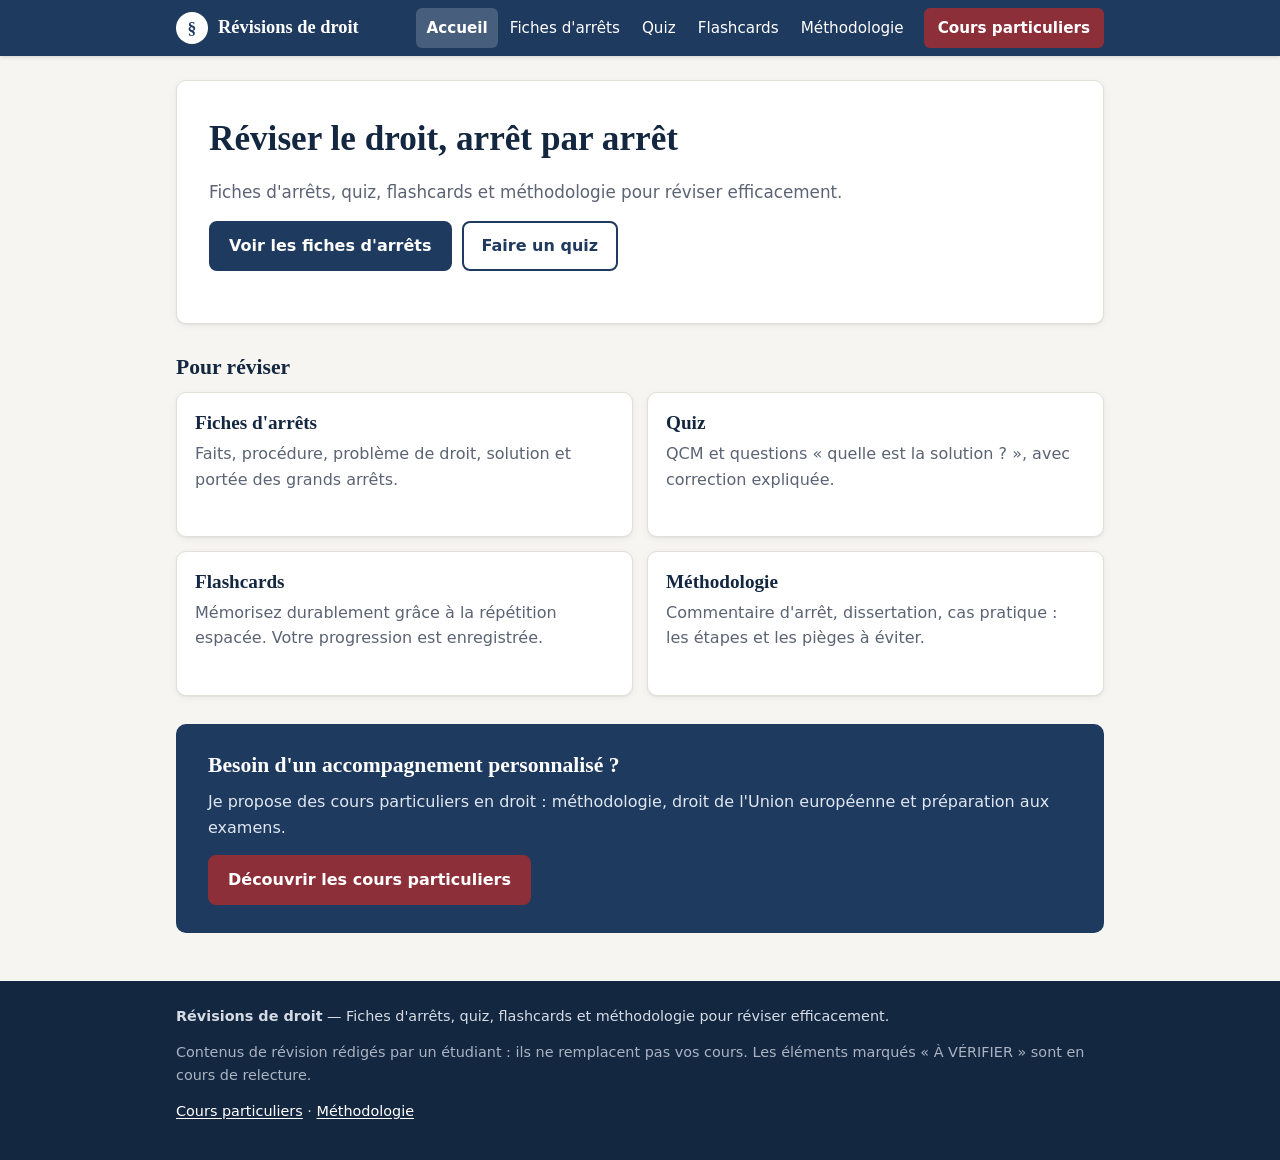
==== index.html @ 0a34cc64 "Étape 1 : socle du site (design mobile, menu, pied de page, accueil) Co-Authored-By: Claude Opus 5.5" ====
<!doctype html>
<html lang="fr">
<head>
  <meta charset="utf-8">
  <meta name="viewport" content="width=device-width, initial-scale=1">
  <title>Accueil — Révisions de droit</title>
  <meta name="description" content="Fiches d'arrêts, quiz, flashcards et méthodologie pour les étudiants en droit. Cours particuliers disponibles.">
  <link rel="icon" href="favicon.svg" type="image/svg+xml">
  <link rel="stylesheet" href="css/style.css">
  <script src="js/commun.js" defer></script>
  <script src="js/accueil.js" defer></script>
</head>
<body data-page="accueil">
  <header id="entete" class="entete"></header>

  <main id="contenu" class="conteneur">
    <section class="accueil-intro">
      <h1>Réviser le droit, arrêt par arrêt</h1>
      <p class="texte-doux" data-slogan>Fiches d'arrêts, quiz, flashcards et méthodologie pour réviser efficacement.</p>
      <div class="groupe-boutons">
        <a class="bouton" href="fiches.html">Voir les fiches d'arrêts</a>
        <a class="bouton bouton--secondaire" href="quiz.html">Faire un quiz</a>
      </div>
    </section>

    <h2>Pour réviser</h2>
    <div class="grille grille--2">
      <a class="carte tuile" href="fiches.html">
        <h2>Fiches d'arrêts</h2>
        <p>Faits, procédure, problème de droit, solution et portée des grands arrêts.</p>
        <span class="tuile__compteur" id="compteur-fiches"></span>
      </a>
      <a class="carte tuile" href="quiz.html">
        <h2>Quiz</h2>
        <p>QCM et questions «&nbsp;quelle est la solution&nbsp;?&nbsp;», avec correction expliquée.</p>
        <span class="tuile__compteur" id="compteur-quiz"></span>
      </a>
      <a class="carte tuile" href="flashcards.html">
        <h2>Flashcards</h2>
        <p>Mémorisez durablement grâce à la répétition espacée. Votre progression est enregistrée.</p>
        <span class="tuile__compteur" id="compteur-flashcards"></span>
      </a>
      <a class="carte tuile" href="methodologie.html">
        <h2>Méthodologie</h2>
        <p>Commentaire d'arrêt, dissertation, cas pratique : les étapes et les pièges à éviter.</p>
      </a>
    </div>

    <section class="bandeau-cours">
      <h2>Besoin d'un accompagnement personnalisé&nbsp;?</h2>
      <p>Je propose des cours particuliers en droit : méthodologie, droit de l'Union européenne et préparation aux examens.</p>
      <a class="bouton bouton--accent" href="cours-particuliers.html">Découvrir les cours particuliers</a>
    </section>
  </main>

  <footer id="pied" class="pied"></footer>
</body>
</html>
---- css/style.css ----
/* ==========================================================
   style.css — apparence de tout le site
   Conçu « mobile d'abord » : les règles de base visent le
   téléphone, les blocs @media ajustent pour les grands écrans.
   ========================================================== */

/* ---------- 1. Couleurs et polices (modifiables ici) ---------- */
:root {
  --fond: #f6f5f1;
  --surface: #ffffff;
  --texte: #1c2331;
  --texte-doux: #5b6374;
  --bordure: #e1dfd7;

  --primaire: #1f3a5f;        /* bleu marine */
  --primaire-fonce: #142740;
  --primaire-clair: #e8eef6;
  --accent: #8c2f39;          /* bordeaux */
  --accent-fonce: #6f222b;

  --succes: #2c6a3d;
  --succes-fond: #e7f3ea;
  --erreur: #a12a2a;
  --erreur-fond: #fbeaea;
  --alerte-texte: #774700;
  --alerte-fond: #fff3dc;
  --alerte-bord: #e3a13a;

  --police-titres: Georgia, "Times New Roman", serif;
  --police-texte: system-ui, -apple-system, "Segoe UI", Roboto, "Helvetica Neue", Arial, sans-serif;

  --rayon: 10px;
  --ombre: 0 1px 2px rgba(20, 30, 50, 0.06), 0 2px 8px rgba(20, 30, 50, 0.05);
  --largeur-max: 960px;
}

/* ---------- 2. Bases ---------- */
*,
*::before,
*::after { box-sizing: border-box; }

html { -webkit-text-size-adjust: 100%; }

body {
  margin: 0;
  background: var(--fond);
  color: var(--texte);
  font-family: var(--police-texte);
  font-size: 1rem;
  line-height: 1.6;
  display: flex;
  flex-direction: column;
  min-height: 100vh;
}

main { flex: 1; }

h1, h2, h3, h4 {
  font-family: var(--police-titres);
  line-height: 1.25;
  color: var(--primaire-fonce);
  margin: 1.4em 0 0.5em;
}
h1 { font-size: 1.75rem; margin-top: 0.6em; }
h2 { font-size: 1.35rem; }
h3 { font-size: 1.12rem; }

p { margin: 0 0 0.9em; }

a { color: var(--primaire); text-underline-offset: 2px; }
a:hover { color: var(--accent); }

:focus-visible {
  outline: 3px solid var(--alerte-bord);
  outline-offset: 2px;
}

img { max-width: 100%; height: auto; }

.conteneur {
  width: 100%;
  max-width: var(--largeur-max);
  margin: 0 auto;
  padding: 0 16px;
}

main.conteneur { padding-top: 8px; padding-bottom: 48px; }

.texte-doux { color: var(--texte-doux); }
.centre { text-align: center; }
.masque { display: none !important; }

.lien-evitement {
  position: absolute;
  left: -9999px;
  top: 0;
  background: var(--surface);
  padding: 8px 12px;
  z-index: 100;
}
.lien-evitement:focus { left: 8px; top: 8px; }

/* ---------- 3. En-tête et menu ---------- */
.entete {
  background: var(--primaire);
  color: #fff;
  position: sticky;
  top: 0;
  z-index: 50;
  box-shadow: 0 1px 4px rgba(0, 0, 0, 0.15);
}

.entete__barre {
  display: flex;
  flex-wrap: wrap;
  align-items: center;
  justify-content: space-between;
  min-height: 56px;
}

.entete__logo {
  display: flex;
  align-items: center;
  gap: 10px;
  color: #fff;
  text-decoration: none;
  font-family: var(--police-titres);
  font-size: 1.15rem;
  font-weight: bold;
  padding: 10px 0;
}
.entete__logo:hover { color: #fff; }

.entete__logo-icone {
  display: inline-grid;
  place-items: center;
  width: 32px;
  height: 32px;
  border-radius: 50%;
  background: #fff;
  color: var(--primaire);
  font-size: 1.1rem;
}

.entete__bouton-menu {
  display: inline-flex;
  align-items: center;
  gap: 8px;
  background: transparent;
  border: 1px solid rgba(255, 255, 255, 0.5);
  color: #fff;
  border-radius: 8px;
  padding: 8px 12px;
  font: inherit;
  font-size: 0.95rem;
  cursor: pointer;
}

.entete__bouton-icone,
.entete__bouton-icone::before,
.entete__bouton-icone::after {
  display: block;
  width: 18px;
  height: 2px;
  background: currentColor;
  position: relative;
  content: "";
}
.entete__bouton-icone::before { position: absolute; top: -6px; }
.entete__bouton-icone::after { position: absolute; top: 6px; }

.menu {
  display: none;
  width: 100%;
  padding-bottom: 12px;
}
.entete--menu-ouvert .menu { display: block; }

.menu__liste {
  list-style: none;
  margin: 0;
  padding: 0;
}

.menu__lien {
  display: block;
  color: #fff;
  text-decoration: none;
  padding: 11px 8px;
  border-radius: 6px;
}
.menu__lien:hover { background: rgba(255, 255, 255, 0.12); color: #fff; }
.menu__lien[aria-current="page"] { background: rgba(255, 255, 255, 0.18); font-weight: 600; }

.menu__lien--accent {
  margin-top: 6px;
  background: var(--accent);
  text-align: center;
  font-weight: 600;
}
.menu__lien--accent:hover,
.menu__lien--accent[aria-current="page"] { background: var(--accent-fonce); }

@media (min-width: 900px) {
  .entete__bouton-menu { display: none; }
  .menu { display: block; width: auto; padding: 0; }
  .menu__liste { display: flex; align-items: center; gap: 2px; }
  .menu__lien { padding: 8px 10px; font-size: 0.95rem; }
  .menu__lien--accent { margin: 0 0 0 8px; padding: 8px 14px; }
}

/* ---------- 4. Pied de page ---------- */
.pied {
  background: var(--primaire-fonce);
  color: #d5dbe5;
  font-size: 0.9rem;
  padding: 24px 0;
}
.pied a { color: #fff; }
.pied__avertissement { color: #aab3c2; }

/* ---------- 5. Boutons ---------- */
.bouton {
  display: inline-flex;
  align-items: center;
  justify-content: center;
  gap: 8px;
  min-height: 44px;
  padding: 10px 18px;
  border: 2px solid var(--primaire);
  border-radius: 8px;
  background: var(--primaire);
  color: #fff;
  font: inherit;
  font-weight: 600;
  text-decoration: none;
  cursor: pointer;
  transition: background 0.15s, border-color 0.15s;
}
.bouton:hover { background: var(--primaire-fonce); border-color: var(--primaire-fonce); color: #fff; }

.bouton--secondaire { background: transparent; color: var(--primaire); }
.bouton--secondaire:hover { background: var(--primaire-clair); color: var(--primaire-fonce); }

.bouton--accent { background: var(--accent); border-color: var(--accent); }
.bouton--accent:hover { background: var(--accent-fonce); border-color: var(--accent-fonce); }

.bouton--succes { background: var(--succes); border-color: var(--succes); }
.bouton--succes:hover { background: #1f4f2d; border-color: #1f4f2d; }

.bouton--erreur { background: var(--erreur); border-color: var(--erreur); }
.bouton--erreur:hover { background: #7f1f1f; border-color: #7f1f1f; }

.bouton--petit { min-height: 36px; padding: 6px 12px; font-size: 0.9rem; }
.bouton--large { width: 100%; }
.bouton:disabled { opacity: 0.5; cursor: not-allowed; }

.groupe-boutons { display: flex; flex-wrap: wrap; gap: 10px; margin: 16px 0; }

/* ---------- 6. Cartes, badges, messages ---------- */
.carte {
  background: var(--surface);
  border: 1px solid var(--bordure);
  border-radius: var(--rayon);
  box-shadow: var(--ombre);
  padding: 18px;
}

.grille { display: grid; gap: 14px; grid-template-columns: 1fr; }
@media (min-width: 640px) { .grille--2 { grid-template-columns: repeat(2, 1fr); } }

.badge-verifier {
  display: inline-block;
  background: var(--alerte-fond);
  color: var(--alerte-texte);
  border: 1px solid var(--alerte-bord);
  border-radius: 999px;
  padding: 1px 10px;
  font-size: 0.75rem;
  font-weight: 700;
  letter-spacing: 0.04em;
  white-space: nowrap;
}

.etiquette {
  display: inline-block;
  background: var(--primaire-clair);
  color: var(--primaire);
  border-radius: 999px;
  padding: 2px 10px;
  font-size: 0.8rem;
  text-decoration: none;
}
a.etiquette:hover { background: var(--primaire); color: #fff; }

.etiquettes { display: flex; flex-wrap: wrap; gap: 6px; margin: 8px 0 0; padding: 0; list-style: none; }

.message {
  border-radius: var(--rayon);
  padding: 14px 16px;
  margin: 16px 0;
  border: 1px solid var(--bordure);
  background: var(--surface);
}
.message p:last-child { margin-bottom: 0; }
.message--erreur { background: var(--erreur-fond); border-color: #e6b3b3; color: #5e1717; }
.message--alerte { background: var(--alerte-fond); border-color: var(--alerte-bord); color: var(--alerte-texte); }
.message--succes { background: var(--succes-fond); border-color: #b5d6bd; color: #1d4a29; }
.message--info { background: var(--primaire-clair); border-color: #c4d3e6; }

.chargement { color: var(--texte-doux); font-style: italic; }

/* ---------- 7. Formulaires ---------- */
label { font-weight: 600; font-size: 0.9rem; display: block; margin-bottom: 4px; }

input[type="search"],
input[type="text"],
select,
textarea {
  width: 100%;
  font: inherit;
  color: var(--texte);
  background: var(--surface);
  border: 1px solid #c9c6bb;
  border-radius: 8px;
  padding: 10px 12px;
  min-height: 44px;
}
textarea { min-height: 110px; resize: vertical; }

/* ---------- 8. Page d'accueil ---------- */
.accueil-intro {
  background: var(--surface);
  border: 1px solid var(--bordure);
  border-radius: var(--rayon);
  padding: 24px 18px;
  margin-top: 16px;
  box-shadow: var(--ombre);
}
.accueil-intro h1 { margin-top: 0; font-size: 1.8rem; }
.accueil-intro .texte-doux { font-size: 1.05rem; }

.tuile {
  display: block;
  text-decoration: none;
  color: inherit;
  transition: border-color 0.15s, transform 0.15s;
}
.tuile:hover { border-color: var(--primaire); color: inherit; transform: translateY(-1px); }
.tuile h2 { margin: 0 0 6px; font-size: 1.2rem; }
.tuile p { margin: 0; color: var(--texte-doux); }
.tuile__compteur { display: inline-block; margin-top: 10px; font-size: 0.85rem; font-weight: 600; color: var(--accent); }

.bandeau-cours {
  margin-top: 28px;
  background: var(--primaire);
  color: #fff;
  border-radius: var(--rayon);
  padding: 22px 18px;
}
.bandeau-cours h2 { color: #fff; margin-top: 0; }
.bandeau-cours p { color: #dfe6f0; }

@media (min-width: 640px) {
  h1 { font-size: 2rem; }
  .accueil-intro { padding: 36px 32px; }
  .accueil-intro h1 { font-size: 2.2rem; }
  .bandeau-cours { padding: 28px 32px; }
}

/* ---------- 9. Impression ---------- */
@media print {
  .entete, .pied, .groupe-boutons, .pas-imprimer { display: none !important; }
  body { background: #fff; }
  .carte { box-shadow: none; border: none; padding: 0; }
}
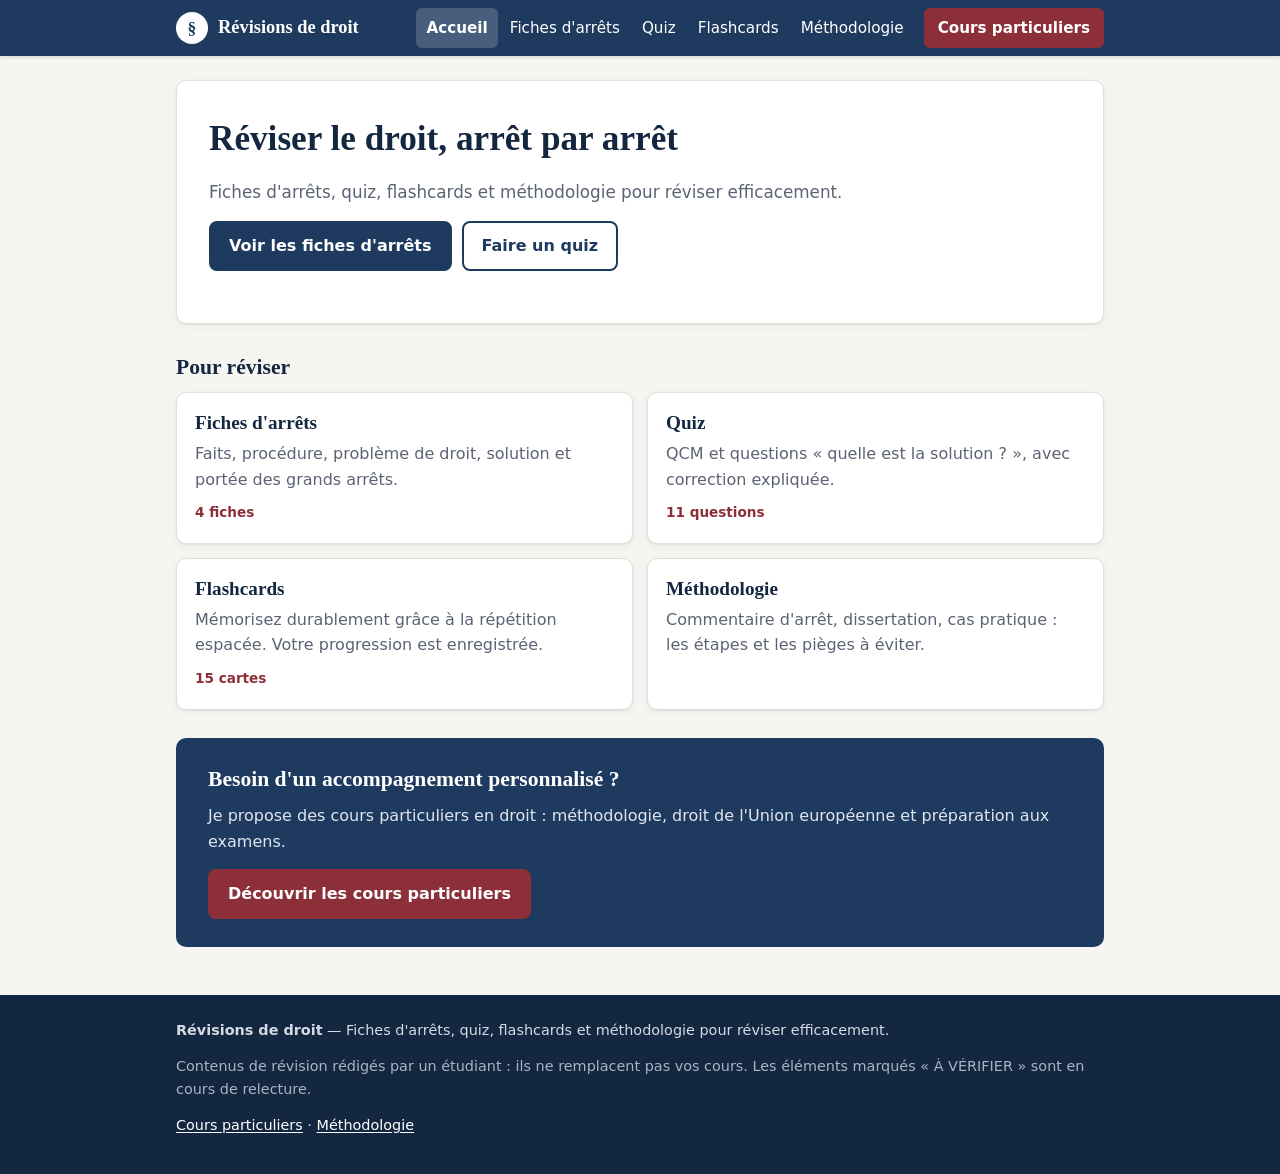
==== commit 540a0192: "Étape 7 : page de vérification des données, guide d'utilisation et README Co-Authored-By: Claude Opu" ====
--- a/index.html
+++ b/index.html
@@ -42,13 +42,13 @@
       </a>
       <a class="carte tuile" href="methodologie.html">
         <h2>Méthodologie</h2>
-        <p>Commentaire d'arrêt, dissertation, cas pratique : les étapes et les pièges à éviter.</p>
+        <p>Commentaire d'arrêt, dissertation, cas pratique&nbsp;: les étapes et les pièges à éviter.</p>
       </a>
     </div>
 
     <section class="bandeau-cours">
       <h2>Besoin d'un accompagnement personnalisé&nbsp;?</h2>
-      <p>Je propose des cours particuliers en droit : méthodologie, droit de l'Union européenne et préparation aux examens.</p>
+      <p>Je propose des cours particuliers en droit&nbsp;: méthodologie, droit de l'Union européenne et préparation aux examens.</p>
       <a class="bouton bouton--accent" href="cours-particuliers.html">Découvrir les cours particuliers</a>
     </section>
   </main>
--- a/css/style.css
+++ b/css/style.css
@@ -374,3 +374,232 @@
   body { background: #fff; }
   .carte { box-shadow: none; border: none; padding: 0; }
 }
+
+/* ---------- 10. Fiches d'arrêts ---------- */
+.filtres {
+  display: grid;
+  gap: 12px;
+  grid-template-columns: 1fr;
+  margin: 12px 0;
+}
+@media (min-width: 640px) {
+  .filtres { grid-template-columns: 1fr 1fr; }
+  .filtres__champ--recherche { grid-column: 1 / -1; }
+}
+.filtres__resultat { font-size: 0.9rem; color: var(--texte-doux); margin: 8px 0; }
+
+.carte-fiche { display: flex; flex-direction: column; }
+.carte-fiche__haut { display: flex; justify-content: space-between; align-items: center; gap: 8px; flex-wrap: wrap; }
+.carte-fiche__meta { font-size: 0.85rem; color: var(--texte-doux); }
+.carte-fiche h2 { margin: 6px 0; }
+.carte-fiche p { font-size: 0.95rem; }
+.carte-fiche .etiquettes { margin-top: auto; padding-top: 10px; }
+
+.fil-ariane { margin: 12px 0 8px; font-size: 0.95rem; }
+.fil-ariane a { text-decoration: none; }
+
+.fiche { padding: 20px 18px; }
+.fiche__entete { border-bottom: 1px solid var(--bordure); padding-bottom: 14px; margin-bottom: 8px; }
+.fiche__entete h1 { margin: 2px 0 4px; }
+.fiche__matiere { text-transform: uppercase; letter-spacing: 0.06em; font-size: 0.78rem; font-weight: 700; color: var(--accent); margin: 0; }
+.fiche__intitule { font-style: italic; color: var(--texte-doux); margin-bottom: 4px; }
+.fiche__meta { font-weight: 600; color: var(--primaire); margin-bottom: 4px; }
+
+.bandeau-verifier { display: flex; gap: 10px; align-items: flex-start; flex-wrap: wrap; }
+
+.fiche__rubrique h2 {
+  font-size: 1.1rem;
+  text-transform: uppercase;
+  letter-spacing: 0.05em;
+  color: var(--primaire);
+  border-left: 4px solid var(--accent);
+  padding-left: 10px;
+  margin: 26px 0 10px;
+}
+.fiche__rubrique--encadre {
+  background: var(--primaire-clair);
+  border-radius: 8px;
+  padding: 2px 16px 6px;
+  margin: 20px 0;
+}
+.fiche__rubrique--encadre h2 { margin-top: 16px; }
+.fiche__rubrique--encadre p { font-weight: 600; }
+.fiche__rubrique ul { padding-left: 1.2em; }
+
+.fiche__navigation {
+  display: flex;
+  justify-content: space-between;
+  gap: 12px;
+  margin-top: 18px;
+  font-size: 0.95rem;
+}
+.fiche__navigation a { text-decoration: none; }
+
+@media (min-width: 640px) {
+  .fiche { padding: 32px 36px; }
+}
+
+/* ---------- 11. Quiz ---------- */
+.conteneur--etroit { max-width: 720px; }
+#quiz, #flashcards { scroll-margin-top: 72px; }
+
+.quiz-options { display: grid; gap: 12px; grid-template-columns: 1fr; margin-bottom: 12px; }
+@media (min-width: 560px) { .quiz-options { grid-template-columns: 1fr 1fr; } }
+
+.case { display: flex; align-items: center; gap: 8px; font-weight: normal; margin: 4px 0 16px; cursor: pointer; }
+.case input { width: 20px; height: 20px; }
+
+.quiz-progression { height: 6px; background: var(--primaire-clair); border-radius: 999px; overflow: hidden; margin-bottom: 14px; }
+.quiz-progression div { height: 100%; background: var(--primaire); transition: width 0.3s; }
+
+.quiz-question__haut { display: flex; justify-content: space-between; align-items: center; gap: 8px; flex-wrap: wrap; font-size: 0.85rem; color: var(--texte-doux); }
+.quiz-question__arret { display: inline-block; margin-top: 8px; font-size: 0.8rem; font-weight: 700; text-transform: uppercase; letter-spacing: 0.05em; color: var(--accent); }
+.quiz-question__texte { font-size: 1.2rem; margin: 8px 0 16px; }
+
+.quiz-choix { display: grid; gap: 10px; }
+.quiz-choix__bouton {
+  display: flex;
+  align-items: flex-start;
+  gap: 12px;
+  width: 100%;
+  text-align: left;
+  font: inherit;
+  color: var(--texte);
+  background: var(--surface);
+  border: 2px solid var(--bordure);
+  border-radius: 8px;
+  padding: 12px 14px;
+  cursor: pointer;
+  transition: border-color 0.15s, background 0.15s;
+}
+.quiz-choix__bouton:hover:not(:disabled) { border-color: var(--primaire); background: var(--primaire-clair); }
+.quiz-choix__bouton:disabled { cursor: default; }
+.quiz-choix__lettre {
+  flex: none;
+  display: inline-grid;
+  place-items: center;
+  width: 26px;
+  height: 26px;
+  border-radius: 50%;
+  background: var(--primaire-clair);
+  color: var(--primaire);
+  font-weight: 700;
+  font-size: 0.85rem;
+}
+.quiz-choix__bouton--juste { border-color: var(--succes); background: var(--succes-fond); }
+.quiz-choix__bouton--juste .quiz-choix__lettre { background: var(--succes); color: #fff; }
+.quiz-choix__bouton--faux { border-color: var(--erreur); background: var(--erreur-fond); }
+.quiz-choix__bouton--faux .quiz-choix__lettre { background: var(--erreur); color: #fff; }
+
+.quiz-explication { color: var(--texte-doux); font-size: 0.95rem; }
+
+.groupe-boutons--egal > * { flex: 1 1 160px; }
+
+.quiz-resultat { text-align: center; }
+.quiz-resultat__score { font-family: var(--police-titres); font-size: 3rem; font-weight: bold; color: var(--primaire); margin: 8px 0 0; }
+.quiz-resultat__commentaire { font-size: 1.05rem; }
+.quiz-resultat .groupe-boutons { justify-content: center; }
+.quiz-a-revoir { text-align: left; padding-left: 1.2em; }
+.quiz-a-revoir li { margin-bottom: 8px; }
+
+/* ---------- 12. Flashcards ---------- */
+.stats { display: grid; grid-template-columns: repeat(3, 1fr); gap: 8px; margin: 14px 0; }
+.stats__case { background: var(--primaire-clair); border-radius: 8px; padding: 10px 6px; text-align: center; }
+.stats__valeur { display: block; font-family: var(--police-titres); font-size: 1.5rem; font-weight: bold; color: var(--primaire); }
+.stats__libelle { display: block; font-size: 0.78rem; color: var(--texte-doux); line-height: 1.3; }
+
+.boites { display: grid; grid-template-columns: repeat(6, 1fr); gap: 6px; margin: 8px 0 18px; }
+.boites__colonne { display: flex; flex-direction: column; align-items: center; gap: 4px; }
+.boites__nombre { font-weight: 700; font-size: 0.9rem; }
+.boites__barre { width: 100%; height: 70px; background: #f0efea; border-radius: 6px; display: flex; align-items: flex-end; overflow: hidden; }
+.boites__remplissage { width: 100%; min-height: 2px; background: var(--primaire); }
+.boites__remplissage--0 { background: #b9b6aa; }
+.boites__remplissage--1 { background: var(--erreur); }
+.boites__remplissage--2 { background: #c26a1d; }
+.boites__remplissage--3 { background: #b59a1c; }
+.boites__remplissage--4 { background: #5c8a3a; }
+.boites__remplissage--5 { background: var(--succes); }
+.boites__libelle { font-size: 0.72rem; color: var(--texte-doux); white-space: nowrap; }
+
+.session__haut { display: flex; justify-content: space-between; align-items: center; margin-bottom: 10px; color: var(--texte-doux); font-size: 0.9rem; }
+
+.flashcard { min-height: 240px; display: flex; flex-direction: column; margin-bottom: 14px; }
+.flashcard__haut { display: flex; justify-content: space-between; align-items: center; gap: 8px; flex-wrap: wrap; font-size: 0.8rem; }
+.flashcard__theme { font-weight: 700; text-transform: uppercase; letter-spacing: 0.05em; color: var(--accent); }
+.flashcard__boite { color: var(--texte-doux); }
+.flashcard__recto { font-family: var(--police-titres); font-size: 1.25rem; color: var(--primaire-fonce); margin: 18px 0 8px; }
+.flashcard__verso { border-top: 2px dashed var(--bordure); padding-top: 14px; margin-top: 8px; font-size: 1.05rem; }
+.flashcard__lien { font-size: 0.9rem; }
+
+.explication-leitner { margin-top: 28px; }
+.explication-leitner summary { cursor: pointer; font-weight: 600; color: var(--primaire); }
+.explication-leitner[open] summary { margin-bottom: 10px; }
+
+/* ---------- 13. Méthodologie ---------- */
+.methode__sommaire {
+  background: #faf9f6;
+  border: 1px solid var(--bordure);
+  border-radius: 8px;
+  padding: 12px 16px;
+  margin: 16px 0;
+  font-size: 0.95rem;
+}
+.methode__sommaire ol { margin: 6px 0 0; padding-left: 1.3em; }
+.methode__sommaire li { margin: 3px 0; }
+.methode__section { scroll-margin-top: 72px; }
+.methode__section h2 { font-size: 1.2rem; border-left: 4px solid var(--accent); padding-left: 10px; }
+.methode__section ul { padding-left: 1.2em; }
+.methode__section li { margin-bottom: 6px; }
+.methode__conseil { font-size: 0.95rem; }
+.groupe-boutons .texte-doux { align-self: center; }
+.methode__exemple { background: #faf9f6; border-left: 4px solid var(--primaire); font-size: 0.95rem; }
+
+/* ---------- 14. Cours particuliers ---------- */
+.a-completer { background: #fff1a8; color: #5c4600; padding: 0 3px; border-radius: 3px; font-weight: 600; }
+
+.liste-coches { list-style: none; padding: 0; }
+.liste-coches li { position: relative; padding-left: 28px; margin-bottom: 8px; }
+.liste-coches li::before {
+  content: "✓";
+  position: absolute;
+  left: 0;
+  top: 1px;
+  width: 20px;
+  height: 20px;
+  border-radius: 50%;
+  background: var(--primaire-clair);
+  color: var(--primaire);
+  font-size: 0.75rem;
+  font-weight: 700;
+  display: grid;
+  place-items: center;
+}
+
+.grille--tarifs { grid-template-columns: 1fr; }
+@media (min-width: 640px) { .grille--tarifs { grid-template-columns: repeat(3, 1fr); } }
+.tarif { text-align: center; display: flex; flex-direction: column; }
+.tarif__formule { margin: 0 0 2px; font-size: 1.05rem; }
+.tarif__duree { color: var(--texte-doux); font-size: 0.9rem; margin: 0; }
+.tarif__prix { font-family: var(--police-titres); font-size: 1.6rem; font-weight: bold; color: var(--accent); margin: 10px 0; }
+.tarif__detail { font-size: 0.9rem; color: var(--texte-doux); margin: 0; }
+
+.contact__email { font-weight: 700; font-size: 1.1rem; color: #fff !important; word-break: break-all; }
+.bandeau-cours .message--alerte { color: var(--alerte-texte); }
+.bouton--clair { color: #fff; border-color: #fff; }
+.bouton--clair:hover { background: rgba(255, 255, 255, 0.15); color: #fff; }
+#contact { scroll-margin-top: 72px; }
+.tarif__prix .a-completer { font-family: var(--police-texte); font-size: 0.55em; vertical-align: middle; }
+
+/* ---------- 15. Page de vérification ---------- */
+.verif { margin-bottom: 12px; border-left: 5px solid var(--succes); }
+.verif--alerte { border-left-color: var(--alerte-bord); }
+.verif--erreur { border-left-color: var(--erreur); }
+.verif h2 { margin: 0 0 6px; font-size: 1.1rem; display: flex; align-items: center; gap: 8px; }
+.verif__icone { display: inline-grid; place-items: center; width: 24px; height: 24px; border-radius: 50%; color: #fff; font-size: 0.85rem; background: var(--succes); }
+.verif--alerte .verif__icone { background: var(--alerte-bord); }
+.verif--erreur .verif__icone { background: var(--erreur); }
+.verif ul { padding-left: 1.2em; margin: 0; }
+.verif li { margin-bottom: 6px; font-size: 0.95rem; }
+.verif__erreur { color: var(--erreur); }
+.verif__alerte { color: var(--alerte-texte); }
+code { background: #ecebe5; padding: 1px 5px; border-radius: 4px; font-size: 0.9em; }
